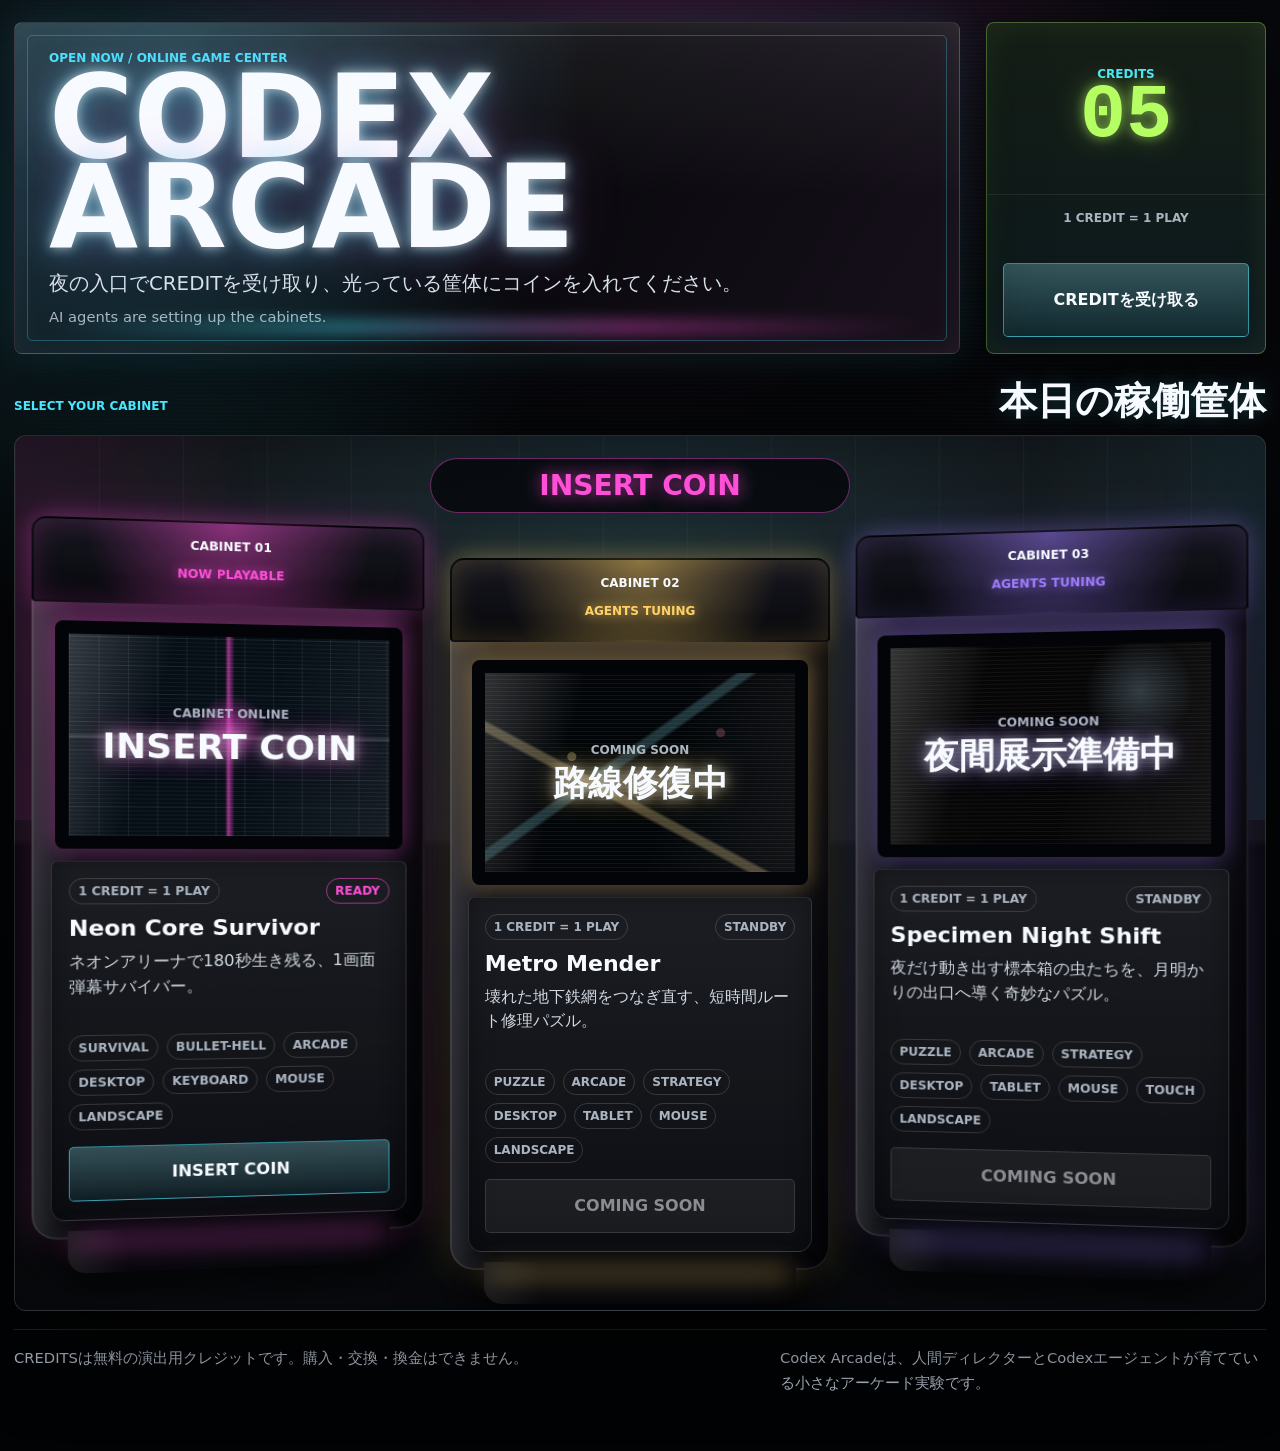
==== index.html @ cb096c50 "Revert "Fix official shell direction" This reverts commit 7b1f8981beafc05e31ba305e88a9e656b7f2b436." ====
<!doctype html>
<html lang="ja">
  <head>
    <meta charset="utf-8">
    <meta name="viewport" content="width=device-width, initial-scale=1">
    <title>Codex Arcade</title>
    <meta
      name="description"
      content="Codex Arcadeは、小さなWebゲームが並ぶオンラインゲーセンです。"
    >
    <link rel="stylesheet" href="styles.css">
  </head>
  <body>
    <div class="arcade-shell">
      <header class="arcade-header">
        <div class="sign-block" aria-label="Arcade sign">
          <p class="eyebrow">OPEN NOW / ONLINE GAME CENTER</p>
          <h1>Codex Arcade</h1>
          <p class="intro">
            夜の入口でCREDITを受け取り、光っている筐体にコインを入れてください。
          </p>
          <p class="agent-note">AI agents are setting up the cabinets.</p>
        </div>

        <section class="credit-panel" aria-label="Arcade credits">
          <div class="credit-display">
            <span>CREDITS</span>
            <strong id="creditCount">--</strong>
          </div>
          <div class="credit-rules">
            <span>1 CREDIT = 1 PLAY</span>
            <button id="freeCoinButton" type="button">CREDITを受け取る</button>
          </div>
        </section>
      </header>

      <main>
        <section class="cabinet-section" aria-labelledby="cabinetHeading">
          <div class="section-heading">
            <p class="eyebrow">SELECT YOUR CABINET</p>
            <h2 id="cabinetHeading">本日の稼働筐体</h2>
          </div>

          <div class="arcade-room" aria-label="Cabinet floor">
            <div class="wall-sign">INSERT COIN</div>
            <div id="cabinetGrid" class="cabinet-row" aria-live="polite"></div>
            <div class="floor-grid" aria-hidden="true"></div>
          </div>
        </section>

        <section class="arcade-note" aria-label="Credit policy">
          <p>
            CREDITSは無料の演出用クレジットです。購入・交換・換金はできません。
          </p>
          <p>
            Codex Arcadeは、人間ディレクターとCodexエージェントが育てている小さなアーケード実験です。
          </p>
        </section>
      </main>
    </div>

    <template id="cabinetCardTemplate">
      <article class="cabinet">
        <div class="cabinet-marquee">
          <span class="cabinet-number"></span>
          <span class="cabinet-status"></span>
        </div>

        <div class="cabinet-screen">
          <div class="screen-art" aria-hidden="true"></div>
          <div class="screen-overlay">
            <span class="screen-state"></span>
            <strong></strong>
          </div>
        </div>

        <div class="cabinet-control">
          <div class="cabinet-meta">
            <span class="cabinet-cost"></span>
            <span class="cabinet-signal"></span>
          </div>
          <h3></h3>
          <p class="cabinet-description"></p>
          <div class="tag-row"></div>
          <button class="play-button" type="button"></button>
        </div>
      </article>
    </template>

    <script src="arcade.js" defer></script>
  </body>
</html>
---- styles.css ----
:root {
  color-scheme: dark;
  --bg: #050506;
  --wall: #0b0d12;
  --wall-2: #15131a;
  --floor: #090b0f;
  --cabinet: #17151d;
  --cabinet-deep: #0b0d12;
  --text: #f7fbff;
  --muted: #aab4c1;
  --cyan: #47e7ff;
  --pink: #ff4fd8;
  --lime: #b6ff63;
  --amber: #ffd166;
  --violet: #9d7cff;
  --red: #ff5c7a;
}

* {
  box-sizing: border-box;
}

body {
  margin: 0;
  min-height: 100vh;
  background:
    radial-gradient(circle at 50% -8%, rgba(255, 79, 216, 0.18), transparent 34rem),
    radial-gradient(circle at 12% 16%, rgba(71, 231, 255, 0.14), transparent 26rem),
    linear-gradient(180deg, #07080c 0%, #020304 72%);
  color: var(--text);
  font-family:
    Inter, ui-sans-serif, system-ui, -apple-system, BlinkMacSystemFont, "Segoe UI",
    sans-serif;
}

body::before,
body::after {
  position: fixed;
  pointer-events: none;
  content: "";
}

body::before {
  inset: 0;
  background:
    linear-gradient(90deg, rgba(0, 0, 0, 0.72), transparent 18%, transparent 82%, rgba(0, 0, 0, 0.72)),
    repeating-linear-gradient(0deg, rgba(255, 255, 255, 0.035) 0 1px, transparent 1px 4px);
  mix-blend-mode: screen;
  opacity: 0.28;
}

body::after {
  right: 0;
  bottom: 0;
  left: 0;
  height: 42vh;
  background:
    linear-gradient(180deg, transparent, rgba(0, 0, 0, 0.44) 24%, rgba(0, 0, 0, 0.85)),
    repeating-linear-gradient(90deg, rgba(71, 231, 255, 0.2) 0 1px, transparent 1px 120px),
    repeating-linear-gradient(0deg, rgba(255, 255, 255, 0.12) 0 1px, transparent 1px 56px);
  transform: perspective(520px) rotateX(62deg);
  transform-origin: bottom;
  opacity: 0.22;
}

button {
  font: inherit;
}

.arcade-shell {
  position: relative;
  z-index: 1;
  width: min(1360px, calc(100% - 28px));
  margin: 0 auto;
  padding: 22px 0 38px;
}

.arcade-header {
  display: grid;
  grid-template-columns: minmax(0, 1fr) 280px;
  gap: 26px;
  align-items: stretch;
  min-height: 210px;
}

.sign-block {
  position: relative;
  display: grid;
  align-content: center;
  min-height: 210px;
  padding: 28px 34px;
  border: 1px solid rgba(255, 255, 255, 0.13);
  border-radius: 8px;
  background:
    linear-gradient(180deg, rgba(255, 255, 255, 0.08), transparent 52%),
    radial-gradient(circle at 16% 20%, rgba(71, 231, 255, 0.22), transparent 26rem),
    linear-gradient(120deg, #111720, #09090d 54%, #17101b);
  box-shadow:
    inset 0 0 36px rgba(255, 255, 255, 0.05),
    0 0 44px rgba(71, 231, 255, 0.12),
    0 30px 80px rgba(0, 0, 0, 0.5);
}

.sign-block::before {
  position: absolute;
  inset: 12px;
  border: 1px solid rgba(71, 231, 255, 0.28);
  border-radius: 5px;
  content: "";
}

.sign-block::after {
  position: absolute;
  right: 36px;
  bottom: 22px;
  left: 36px;
  height: 8px;
  border-radius: 999px;
  background: linear-gradient(90deg, transparent, var(--cyan), var(--pink), transparent);
  filter: blur(8px);
  opacity: 0.72;
  content: "";
}

.eyebrow,
.credit-display span,
.credit-rules span,
.cabinet-number,
.cabinet-status,
.cabinet-cost,
.cabinet-signal,
.tag,
.screen-overlay span {
  font-size: 0.75rem;
  font-weight: 900;
  letter-spacing: 0;
  text-transform: uppercase;
}

.eyebrow {
  margin: 0 0 8px;
  color: var(--cyan);
}

h1,
h2,
h3,
p {
  margin-top: 0;
}

h1 {
  margin: 0 0 14px;
  font-size: clamp(3.8rem, 9vw, 8.4rem);
  line-height: 0.78;
  text-transform: uppercase;
  text-shadow:
    0 0 12px rgba(247, 251, 255, 0.62),
    0 0 28px rgba(71, 231, 255, 0.45),
    0 0 58px rgba(255, 79, 216, 0.3);
}

.intro {
  max-width: 780px;
  margin-bottom: 8px;
  color: #d7e0ea;
  font-size: clamp(1rem, 1.55vw, 1.25rem);
  line-height: 1.7;
}

.agent-note {
  margin-bottom: 0;
  color: var(--muted);
  font-size: 0.92rem;
}

.credit-panel {
  display: grid;
  align-content: stretch;
  border: 1px solid rgba(182, 255, 99, 0.34);
  border-radius: 8px;
  background:
    linear-gradient(180deg, rgba(182, 255, 99, 0.08), rgba(71, 231, 255, 0.06)),
    #080b0f;
  box-shadow:
    inset 0 0 32px rgba(182, 255, 99, 0.08),
    0 24px 70px rgba(0, 0, 0, 0.42);
}

.credit-display {
  display: grid;
  align-content: center;
  justify-items: center;
  min-height: 118px;
  padding: 18px;
  border-bottom: 1px solid rgba(255, 255, 255, 0.08);
}

.credit-display span {
  color: var(--cyan);
}

.credit-display strong {
  color: var(--lime);
  font-family: ui-monospace, SFMono-Regular, Menlo, Consolas, monospace;
  font-size: 4.8rem;
  line-height: 0.9;
  text-shadow:
    0 0 12px rgba(182, 255, 99, 0.6),
    0 0 30px rgba(182, 255, 99, 0.35);
}

.credit-rules {
  display: grid;
  gap: 12px;
  padding: 16px;
}

.credit-rules span {
  color: var(--muted);
  text-align: center;
}

.credit-rules button,
.play-button {
  min-height: 48px;
  border: 1px solid rgba(71, 231, 255, 0.54);
  border-radius: 5px;
  background:
    linear-gradient(180deg, rgba(255, 255, 255, 0.12), transparent),
    linear-gradient(180deg, rgba(71, 231, 255, 0.18), rgba(71, 231, 255, 0.08));
  color: var(--text);
  cursor: pointer;
  font-weight: 900;
}

.credit-rules button:hover,
.play-button:hover:not(:disabled) {
  border-color: rgba(182, 255, 99, 0.78);
  box-shadow: 0 0 20px rgba(71, 231, 255, 0.2);
}

.cabinet-section {
  margin-top: 28px;
}

.section-heading {
  position: relative;
  z-index: 2;
  display: flex;
  align-items: end;
  justify-content: space-between;
  gap: 20px;
  margin-bottom: 14px;
}

h2 {
  margin-bottom: 0;
  font-size: clamp(1.7rem, 3vw, 3.1rem);
  line-height: 1;
  text-shadow: 0 0 18px rgba(71, 231, 255, 0.22);
}

.arcade-room {
  position: relative;
  overflow: hidden;
  min-height: 700px;
  padding: 58px 26px 58px;
  border: 1px solid rgba(255, 255, 255, 0.12);
  border-radius: 12px;
  background:
    radial-gradient(circle at 50% 20%, rgba(71, 231, 255, 0.12), transparent 34rem),
    linear-gradient(180deg, rgba(255, 255, 255, 0.04), transparent 32%),
    linear-gradient(180deg, var(--wall), var(--wall-2) 46%, #06070a 47%, var(--floor));
  box-shadow:
    inset 0 0 80px rgba(0, 0, 0, 0.42),
    0 34px 90px rgba(0, 0, 0, 0.48);
}

.arcade-room::before {
  position: absolute;
  top: 0;
  right: 0;
  left: 0;
  height: 44%;
  background:
    linear-gradient(90deg, rgba(255, 79, 216, 0.12), transparent 20%, transparent 80%, rgba(71, 231, 255, 0.12)),
    repeating-linear-gradient(90deg, rgba(255, 255, 255, 0.045) 0 1px, transparent 1px 84px);
  opacity: 0.7;
  content: "";
}

.wall-sign {
  position: absolute;
  top: 22px;
  left: 50%;
  z-index: 2;
  width: min(420px, 70%);
  padding: 10px 20px;
  border: 1px solid rgba(255, 79, 216, 0.42);
  border-radius: 999px;
  background: rgba(5, 6, 9, 0.78);
  color: var(--pink);
  font-size: clamp(1rem, 2.2vw, 1.8rem);
  font-weight: 900;
  text-align: center;
  text-shadow: 0 0 18px rgba(255, 79, 216, 0.72);
  transform: translateX(-50%);
}

.floor-grid {
  position: absolute;
  right: -8%;
  bottom: -18%;
  left: -8%;
  height: 45%;
  background:
    linear-gradient(180deg, transparent, rgba(0, 0, 0, 0.5)),
    repeating-linear-gradient(90deg, rgba(71, 231, 255, 0.25) 0 1px, transparent 1px 78px),
    repeating-linear-gradient(0deg, rgba(255, 255, 255, 0.15) 0 1px, transparent 1px 44px);
  opacity: 0.28;
  transform: perspective(460px) rotateX(62deg);
  transform-origin: bottom;
}

.cabinet-row {
  position: relative;
  z-index: 3;
  display: grid;
  grid-template-columns: repeat(3, minmax(0, 1fr));
  gap: clamp(16px, 2.2vw, 32px);
  align-items: end;
  min-height: 570px;
  padding-top: 46px;
  perspective: 1300px;
}

.cabinet {
  --accent: var(--cyan);
  position: relative;
  display: grid;
  grid-template-rows: auto auto 1fr;
  min-height: 565px;
  overflow: visible;
  border: 0;
  border-radius: 14px 14px 24px 24px;
  background:
    linear-gradient(90deg, rgba(255, 255, 255, 0.11), transparent 12%, transparent 88%, rgba(0, 0, 0, 0.35)),
    linear-gradient(180deg, color-mix(in srgb, var(--accent), #17151d 82%), #101018 56%, #07080d);
  box-shadow:
    inset 0 0 0 2px rgba(255, 255, 255, 0.08),
    inset 10px 0 18px rgba(255, 255, 255, 0.05),
    inset -16px 0 28px rgba(0, 0, 0, 0.45),
    0 34px 52px rgba(0, 0, 0, 0.58),
    0 0 38px color-mix(in srgb, var(--accent), transparent 76%);
  transform: translateY(0) rotateX(0.5deg);
}

.cabinet:nth-child(1) {
  transform: translateY(-18px) rotateY(7deg);
}

.cabinet:nth-child(2) {
  transform: translateY(18px);
}

.cabinet:nth-child(3) {
  transform: translateY(-10px) rotateY(-7deg);
}

.cabinet::before {
  position: absolute;
  right: 9%;
  bottom: -34px;
  left: 9%;
  height: 42px;
  border-radius: 0 0 18px 18px;
  background:
    linear-gradient(90deg, rgba(255, 255, 255, 0.08), transparent 18%, transparent 82%, rgba(0, 0, 0, 0.35)),
    #06070b;
  box-shadow: 0 18px 28px rgba(0, 0, 0, 0.52);
  content: "";
}

.cabinet::after {
  position: absolute;
  right: 10%;
  bottom: -8px;
  left: 10%;
  height: 10px;
  border-radius: 999px;
  background: color-mix(in srgb, var(--accent), transparent 34%);
  filter: blur(12px);
  opacity: 0.75;
  content: "";
}

.cabinet.neon-core-survivor {
  --accent: var(--pink);
}

.cabinet.metro-mender {
  --accent: var(--amber);
}

.cabinet.specimen-night-shift {
  --accent: var(--violet);
}

.cabinet-marquee {
  display: grid;
  grid-template-columns: 1fr;
  gap: 6px;
  min-height: 84px;
  padding: 16px 18px 14px;
  border: 2px solid rgba(0, 0, 0, 0.36);
  border-radius: 14px 14px 4px 4px;
  background:
    radial-gradient(circle at 50% 0%, color-mix(in srgb, var(--accent), transparent 54%), transparent 68%),
    linear-gradient(180deg, #171720, #07080c);
  text-align: center;
  box-shadow:
    inset 0 0 28px color-mix(in srgb, var(--accent), transparent 82%),
    0 0 22px color-mix(in srgb, var(--accent), transparent 78%);
}

.cabinet-number {
  color: var(--text);
}

.cabinet-status {
  color: var(--accent);
  text-shadow: 0 0 12px color-mix(in srgb, var(--accent), transparent 30%);
}

.cabinet-screen {
  position: relative;
  min-height: 225px;
  margin: 18px 22px 12px;
  overflow: hidden;
  border: 13px solid #030408;
  border-radius: 8px;
  background: #010204;
  box-shadow:
    inset 0 0 44px rgba(0, 0, 0, 0.9),
    0 0 22px color-mix(in srgb, var(--accent), transparent 65%);
}

.cabinet-screen::after {
  position: absolute;
  inset: 0;
  background:
    linear-gradient(105deg, rgba(255, 255, 255, 0.18), transparent 28%, transparent 58%, rgba(255, 255, 255, 0.06)),
    repeating-linear-gradient(0deg, rgba(255, 255, 255, 0.05) 0 1px, transparent 1px 4px);
  pointer-events: none;
  content: "";
}

.screen-art {
  position: absolute;
  inset: 0;
  background:
    radial-gradient(circle at 50% 46%, color-mix(in srgb, var(--accent), transparent 42%), transparent 18%),
    linear-gradient(90deg, transparent 48%, color-mix(in srgb, var(--accent), transparent 35%) 49%, transparent 51%),
    linear-gradient(0deg, transparent 48%, rgba(255, 255, 255, 0.18) 49%, transparent 51%),
    repeating-linear-gradient(90deg, rgba(255, 255, 255, 0.08) 0 1px, transparent 1px 28px),
    repeating-linear-gradient(0deg, rgba(255, 255, 255, 0.06) 0 1px, transparent 1px 28px),
    #071019;
  opacity: 0.9;
}

.metro-mender .screen-art {
  background:
    linear-gradient(28deg, transparent 38%, rgba(255, 209, 102, 0.95) 39%, rgba(255, 209, 102, 0.95) 41%, transparent 42%),
    linear-gradient(145deg, transparent 42%, rgba(71, 231, 255, 0.72) 43%, rgba(71, 231, 255, 0.72) 45%, transparent 46%),
    radial-gradient(circle at 28% 42%, #ffd166 0 4px, transparent 5px),
    radial-gradient(circle at 62% 56%, #47e7ff 0 4px, transparent 5px),
    radial-gradient(circle at 76% 30%, #ff5c7a 0 4px, transparent 5px),
    #071019;
  opacity: 0.5;
}

.specimen-night-shift .screen-art {
  background:
    radial-gradient(circle at 78% 24%, rgba(145, 214, 255, 0.78), transparent 18%),
    radial-gradient(circle at 30% 50%, rgba(255, 209, 102, 0.5), transparent 4px),
    radial-gradient(circle at 45% 62%, rgba(255, 209, 102, 0.42), transparent 3px),
    radial-gradient(circle at 62% 44%, rgba(255, 209, 102, 0.38), transparent 3px),
    linear-gradient(90deg, rgba(255, 255, 255, 0.04), transparent 30%),
    #15100c;
  opacity: 0.52;
}

.concept .screen-art {
  filter: grayscale(0.45);
  opacity: 0.32;
}

.screen-overlay {
  position: absolute;
  inset: 0;
  display: grid;
  align-content: center;
  justify-items: center;
  gap: 8px;
  padding: 18px;
  text-align: center;
}

.screen-overlay span {
  color: var(--muted);
}

.screen-overlay strong {
  color: var(--text);
  font-size: clamp(1.3rem, 2.7vw, 2.2rem);
  line-height: 1.05;
  text-shadow:
    0 0 12px rgba(247, 251, 255, 0.55),
    0 0 24px color-mix(in srgb, var(--accent), transparent 35%);
}

.cabinet-control {
  position: relative;
  margin: 0 18px 18px;
  padding: 16px 16px 18px;
  border: 1px solid rgba(255, 255, 255, 0.11);
  border-radius: 6px 6px 14px 14px;
  background:
    linear-gradient(180deg, rgba(255, 255, 255, 0.07), transparent),
    #0b0d12;
  box-shadow: inset 0 0 24px rgba(0, 0, 0, 0.35);
}

.cabinet-meta,
.tag-row {
  display: flex;
  flex-wrap: wrap;
  gap: 8px;
}

.cabinet-meta {
  justify-content: space-between;
  margin-bottom: 12px;
}

.cabinet-cost,
.cabinet-signal,
.tag {
  border: 1px solid rgba(255, 255, 255, 0.15);
  border-radius: 999px;
  padding: 5px 8px;
  color: var(--muted);
}

.cabinet-signal.ready {
  border-color: color-mix(in srgb, var(--accent), transparent 45%);
  color: var(--accent);
}

h3 {
  margin-bottom: 8px;
  font-size: 1.38rem;
  line-height: 1.12;
}

.cabinet-description {
  min-height: 70px;
  margin-bottom: 14px;
  color: #d1d8e2;
  line-height: 1.55;
}

.tag-row {
  min-height: 58px;
  margin-bottom: 16px;
}

.play-button {
  width: 100%;
  min-height: 54px;
}

.play-button.ready {
  border-color: rgba(182, 255, 99, 0.74);
  background:
    linear-gradient(180deg, rgba(255, 255, 255, 0.13), transparent),
    linear-gradient(180deg, rgba(182, 255, 99, 0.26), rgba(71, 231, 255, 0.08));
  color: var(--lime);
  text-shadow: 0 0 12px rgba(182, 255, 99, 0.45);
}

.play-button:disabled {
  border-color: rgba(255, 255, 255, 0.12);
  background: rgba(255, 255, 255, 0.06);
  color: rgba(247, 251, 255, 0.5);
  cursor: not-allowed;
}

.arcade-note {
  display: grid;
  grid-template-columns: minmax(0, 1fr) minmax(260px, 0.65fr);
  gap: 18px;
  margin: 18px 0 18px;
  padding: 15px 0 0;
  border-top: 1px solid rgba(255, 255, 255, 0.12);
  color: var(--muted);
  font-size: 0.92rem;
  line-height: 1.7;
}

.arcade-note p {
  margin-bottom: 0;
}

@media (max-width: 1080px) {
  .arcade-header,
  .arcade-note {
    grid-template-columns: 1fr;
  }

  .credit-panel {
    max-width: 420px;
  }

  .cabinet-row {
    grid-template-columns: 1fr;
    max-width: 520px;
    margin: 0 auto;
  }

  .cabinet,
  .cabinet:nth-child(1),
  .cabinet:nth-child(2),
  .cabinet:nth-child(3) {
    transform: none;
  }

  .arcade-room {
    padding-right: 18px;
    padding-left: 18px;
  }
}

@media (max-width: 620px) {
  .arcade-shell {
    width: min(100% - 18px, 1360px);
    padding-top: 12px;
  }

  .arcade-header {
    min-height: auto;
  }

  .sign-block {
    min-height: 190px;
    padding: 24px 20px;
  }

  h1 {
    font-size: clamp(3rem, 17vw, 5.5rem);
  }

  .section-heading {
    display: block;
  }

  .arcade-room {
    min-height: auto;
    padding-top: 72px;
  }

  .wall-sign {
    width: calc(100% - 36px);
  }

  .cabinet-screen {
    min-height: 205px;
  }
}
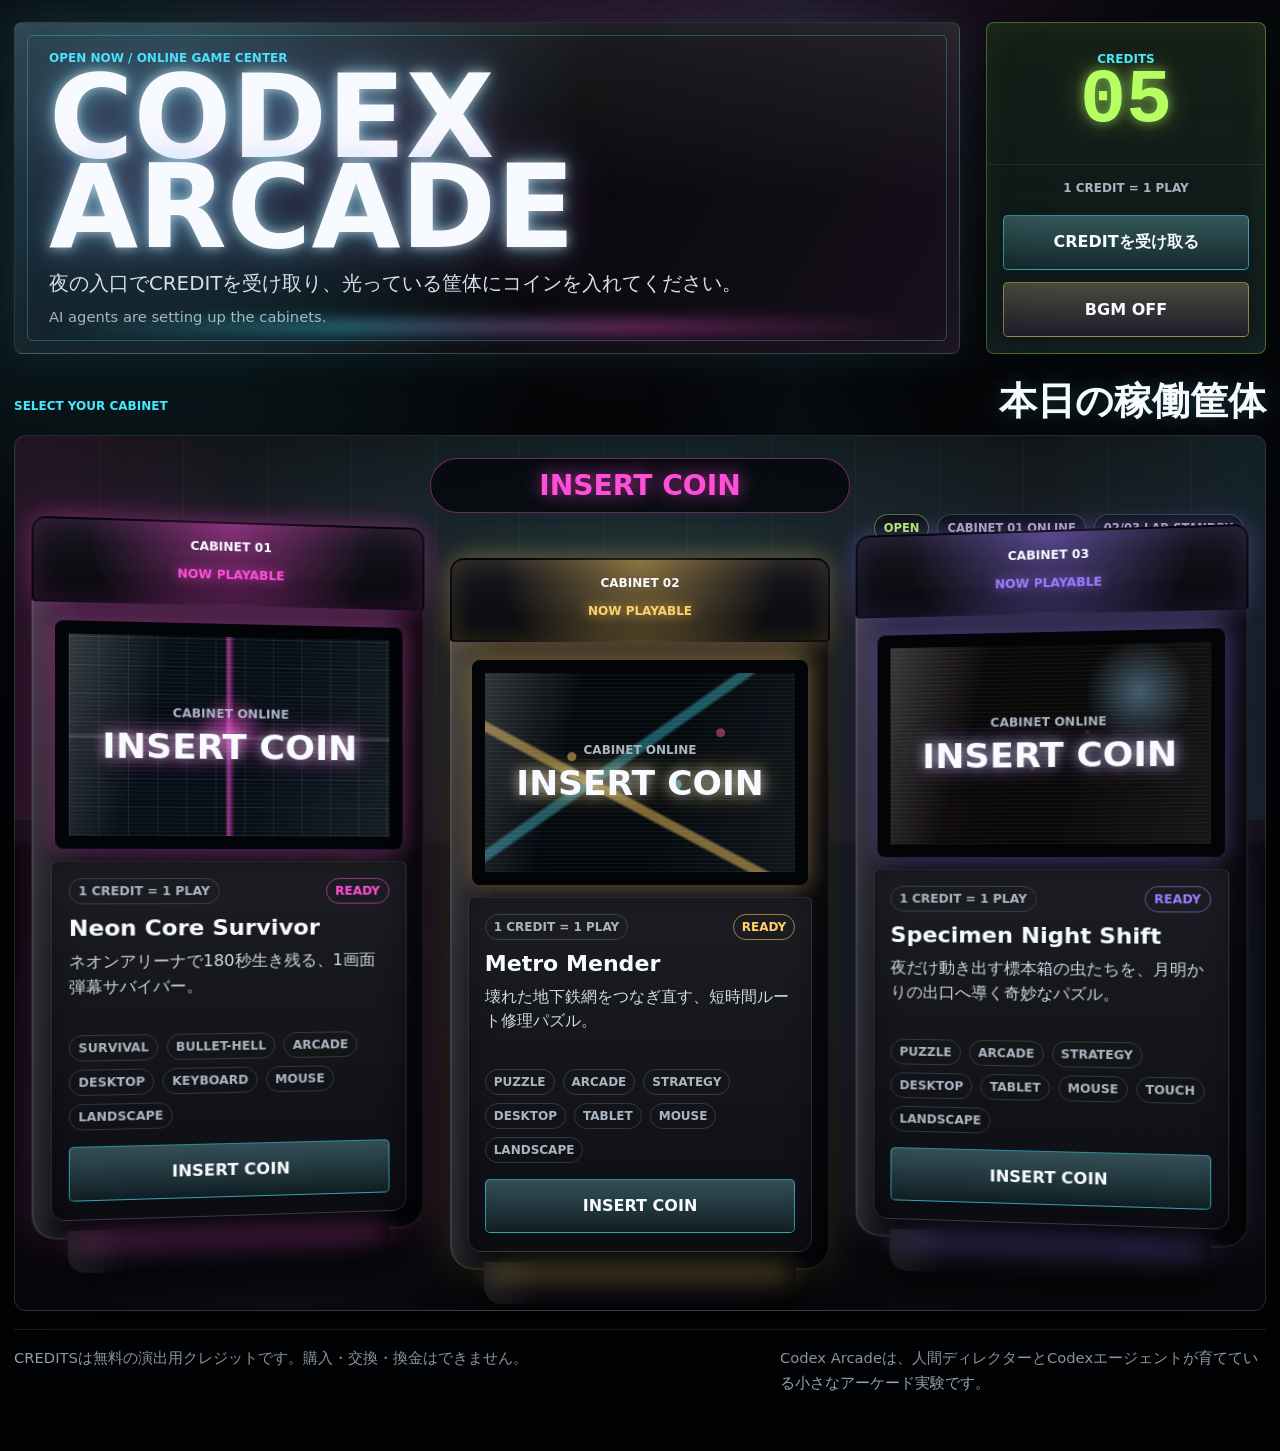
==== commit cc753d98: "Record flagship direction and arcade ambience" ====
--- a/index.html
+++ b/index.html
@@ -11,6 +11,11 @@
     <link rel="stylesheet" href="styles.css">
   </head>
   <body>
+    <div class="ambient-layer" aria-hidden="true">
+      <div class="light-sweep"></div>
+      <div class="coin-sparks"></div>
+    </div>
+
     <div class="arcade-shell">
       <header class="arcade-header">
         <div class="sign-block" aria-label="Arcade sign">
@@ -30,6 +35,7 @@
           <div class="credit-rules">
             <span>1 CREDIT = 1 PLAY</span>
             <button id="freeCoinButton" type="button">CREDITを受け取る</button>
+            <button id="soundButton" class="sound-button" type="button" aria-pressed="false">BGM OFF</button>
           </div>
         </section>
       </header>
@@ -43,6 +49,11 @@
 
           <div class="arcade-room" aria-label="Cabinet floor">
             <div class="wall-sign">INSERT COIN</div>
+            <div class="room-status" aria-hidden="true">
+              <span>OPEN</span>
+              <span>CABINET 01 ONLINE</span>
+              <span>02/03 LAB STANDBY</span>
+            </div>
             <div id="cabinetGrid" class="cabinet-row" aria-live="polite"></div>
             <div class="floor-grid" aria-hidden="true"></div>
           </div>
--- a/styles.css
+++ b/styles.css
@@ -33,6 +33,10 @@
     sans-serif;
 }
 
+body.is-awake {
+  --room-wake: 1;
+}
+
 body::before,
 body::after {
   position: fixed;
@@ -61,6 +65,117 @@
   transform: perspective(520px) rotateX(62deg);
   transform-origin: bottom;
   opacity: 0.22;
+}
+
+@keyframes signFlicker {
+  0%,
+  18%,
+  20%,
+  100% {
+    opacity: 1;
+    filter: saturate(1.04);
+  }
+
+  19% {
+    opacity: 0.7;
+    filter: saturate(0.75);
+  }
+}
+
+@keyframes sweepMove {
+  from {
+    transform: translateX(-130%) skewX(-18deg);
+  }
+
+  to {
+    transform: translateX(130%) skewX(-18deg);
+  }
+}
+
+@keyframes cabinetHum {
+  0%,
+  100% {
+    filter: brightness(1);
+  }
+
+  50% {
+    filter: brightness(1.18);
+  }
+}
+
+@keyframes screenDrift {
+  from {
+    background-position: 0 0, 0 0, 0 0, 0 0, 0 0, 0 0;
+  }
+
+  to {
+    background-position: 34px 0, -22px 16px, 0 0, 18px 0, 0 18px, 0 0;
+  }
+}
+
+@keyframes insertPulse {
+  0%,
+  100% {
+    box-shadow: 0 0 10px rgba(255, 79, 216, 0.25);
+  }
+
+  50% {
+    box-shadow: 0 0 28px rgba(255, 79, 216, 0.62);
+  }
+}
+
+@keyframes coinFlash {
+  0% {
+    opacity: 0;
+    transform: translateY(8px) scale(0.96);
+  }
+
+  18% {
+    opacity: 1;
+    transform: translateY(0) scale(1);
+  }
+
+  100% {
+    opacity: 0;
+    transform: translateY(-22px) scale(1.04);
+  }
+}
+
+.ambient-layer {
+  position: fixed;
+  inset: 0;
+  z-index: 0;
+  overflow: hidden;
+  pointer-events: none;
+}
+
+.light-sweep {
+  position: absolute;
+  top: 0;
+  bottom: 0;
+  left: 50%;
+  width: 24vw;
+  background: linear-gradient(90deg, transparent, rgba(71, 231, 255, 0.08), transparent);
+  animation: sweepMove 8s linear infinite;
+  opacity: 0.55;
+}
+
+.coin-sparks {
+  position: absolute;
+  top: 84px;
+  right: 11vw;
+  width: 90px;
+  height: 90px;
+  border-radius: 999px;
+  background:
+    radial-gradient(circle at 30% 40%, rgba(255, 209, 102, 0.9) 0 2px, transparent 3px),
+    radial-gradient(circle at 72% 24%, rgba(182, 255, 99, 0.9) 0 2px, transparent 3px),
+    radial-gradient(circle at 58% 72%, rgba(71, 231, 255, 0.9) 0 2px, transparent 3px);
+  opacity: 0;
+}
+
+body.coin-inserted .coin-sparks {
+  animation: coinFlash 900ms ease-out;
 }
 
 button {
@@ -99,6 +214,7 @@
     inset 0 0 36px rgba(255, 255, 255, 0.05),
     0 0 44px rgba(71, 231, 255, 0.12),
     0 30px 80px rgba(0, 0, 0, 0.5);
+  animation: signFlicker 7.5s linear infinite;
 }
 
 .sign-block::before {
@@ -240,6 +356,18 @@
   box-shadow: 0 0 20px rgba(71, 231, 255, 0.2);
 }
 
+.sound-button {
+  border-color: rgba(255, 209, 102, 0.48) !important;
+  background:
+    linear-gradient(180deg, rgba(255, 255, 255, 0.1), transparent),
+    linear-gradient(180deg, rgba(255, 209, 102, 0.16), rgba(255, 79, 216, 0.08)) !important;
+}
+
+.sound-button.is-on {
+  color: var(--amber);
+  text-shadow: 0 0 12px rgba(255, 209, 102, 0.5);
+}
+
 .cabinet-section {
   margin-top: 28px;
 }
@@ -287,6 +415,16 @@
     linear-gradient(90deg, rgba(255, 79, 216, 0.12), transparent 20%, transparent 80%, rgba(71, 231, 255, 0.12)),
     repeating-linear-gradient(90deg, rgba(255, 255, 255, 0.045) 0 1px, transparent 1px 84px);
   opacity: 0.7;
+  content: "";
+}
+
+.arcade-room::after {
+  position: absolute;
+  inset: 0;
+  background:
+    radial-gradient(circle at 18% 76%, rgba(255, 79, 216, calc(0.12 + var(--room-wake, 0) * 0.1)), transparent 18rem),
+    radial-gradient(circle at 82% 68%, rgba(71, 231, 255, calc(0.12 + var(--room-wake, 0) * 0.1)), transparent 18rem);
+  opacity: 0.85;
   content: "";
 }
 
@@ -306,6 +444,35 @@
   text-align: center;
   text-shadow: 0 0 18px rgba(255, 79, 216, 0.72);
   transform: translateX(-50%);
+  animation: insertPulse 1.7s ease-in-out infinite;
+}
+
+.room-status {
+  position: absolute;
+  top: 78px;
+  right: 22px;
+  z-index: 2;
+  display: flex;
+  flex-wrap: wrap;
+  justify-content: flex-end;
+  gap: 8px;
+  max-width: 520px;
+}
+
+.room-status span {
+  border: 1px solid rgba(71, 231, 255, 0.28);
+  border-radius: 999px;
+  background: rgba(5, 6, 9, 0.68);
+  color: var(--muted);
+  font-size: 0.72rem;
+  font-weight: 900;
+  padding: 6px 9px;
+  text-transform: uppercase;
+}
+
+.room-status span:first-child {
+  border-color: rgba(182, 255, 99, 0.42);
+  color: var(--lime);
 }
 
 .floor-grid {
@@ -397,6 +564,7 @@
 
 .cabinet.neon-core-survivor {
   --accent: var(--pink);
+  animation: cabinetHum 2.8s ease-in-out infinite;
 }
 
 .cabinet.metro-mender {
@@ -467,6 +635,7 @@
     repeating-linear-gradient(0deg, rgba(255, 255, 255, 0.06) 0 1px, transparent 1px 28px),
     #071019;
   opacity: 0.9;
+  animation: screenDrift 9s linear infinite;
 }
 
 .metro-mender .screen-art {
@@ -496,6 +665,10 @@
   opacity: 0.32;
 }
 
+.cabinet:not(.neon-core-survivor) .screen-art {
+  animation-duration: 14s;
+}
+
 .screen-overlay {
   position: absolute;
   inset: 0;
@@ -588,6 +761,17 @@
     linear-gradient(180deg, rgba(182, 255, 99, 0.26), rgba(71, 231, 255, 0.08));
   color: var(--lime);
   text-shadow: 0 0 12px rgba(182, 255, 99, 0.45);
+}
+
+.cabinet.credit-ready {
+  animation: cabinetHum 900ms ease-in-out 2;
+}
+
+.cabinet.credit-ready .cabinet-screen {
+  box-shadow:
+    inset 0 0 44px rgba(0, 0, 0, 0.9),
+    0 0 34px color-mix(in srgb, var(--accent), transparent 42%),
+    0 0 80px color-mix(in srgb, var(--accent), transparent 72%);
 }
 
 .play-button:disabled {
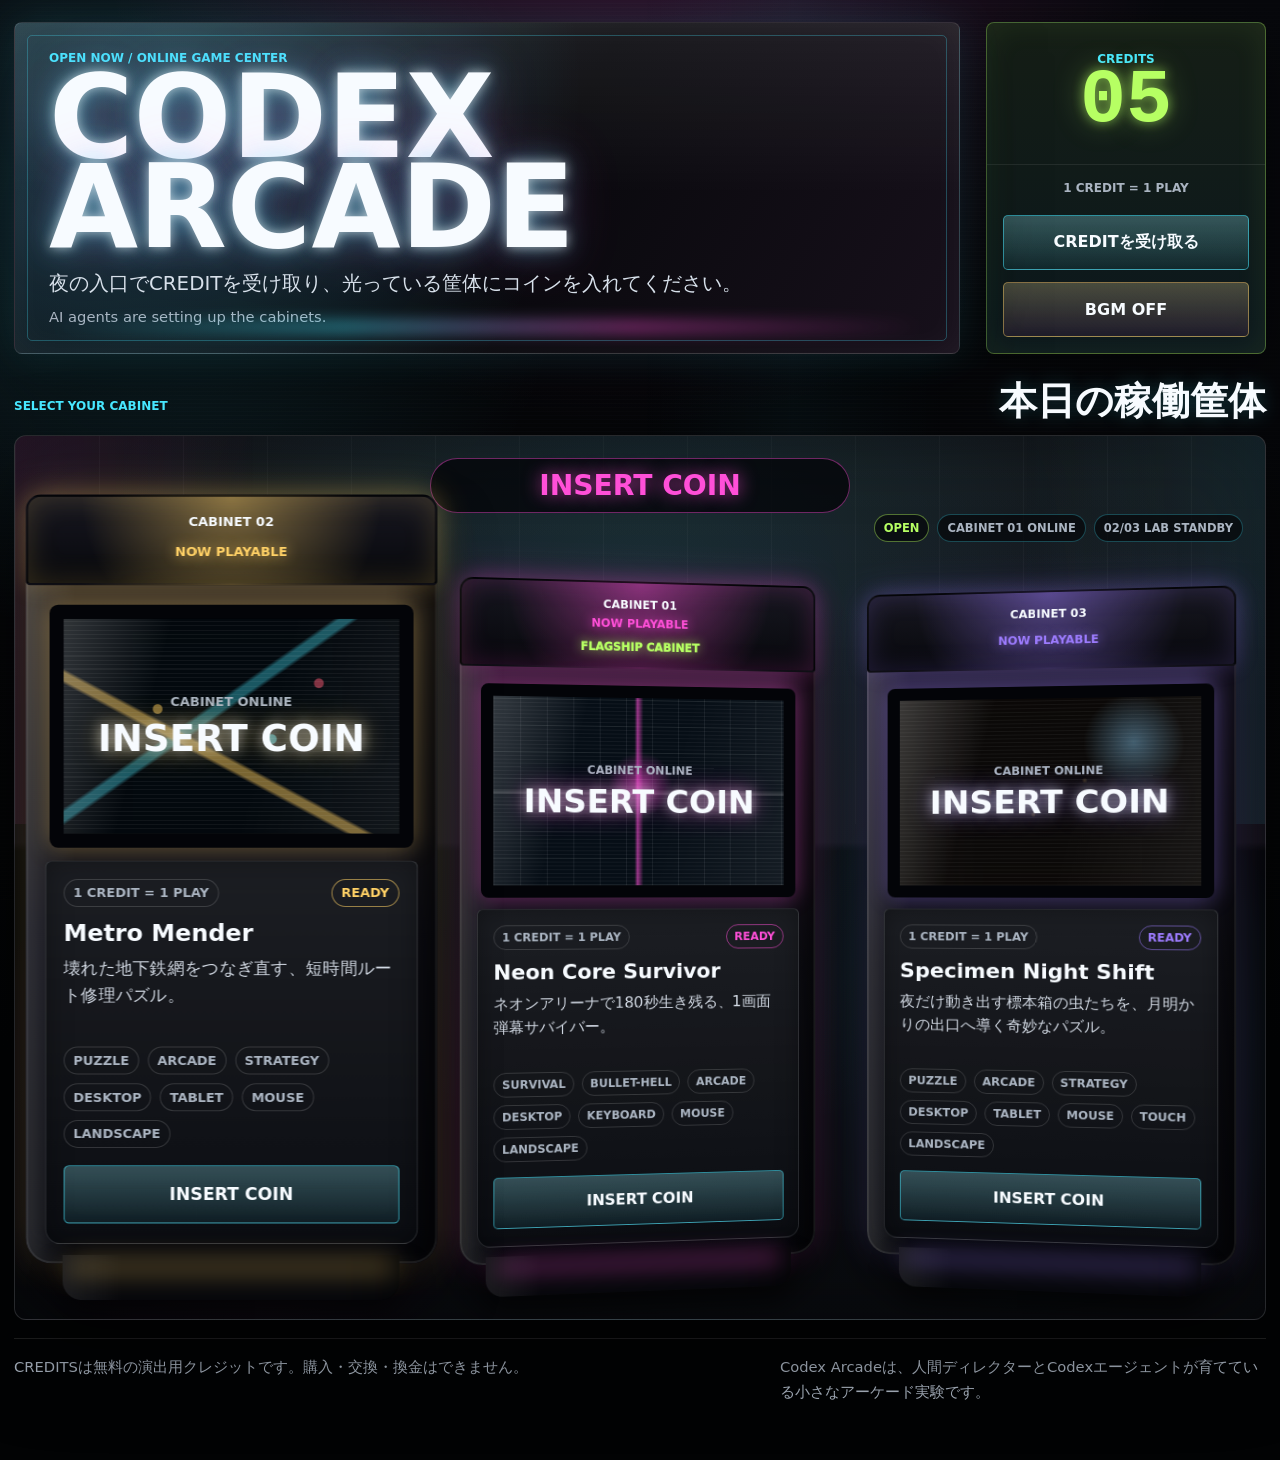
==== commit 929d189b: "Tune arcade top ambience from QA" ====
--- a/index.html
+++ b/index.html
@@ -14,6 +14,7 @@
     <div class="ambient-layer" aria-hidden="true">
       <div class="light-sweep"></div>
       <div class="coin-sparks"></div>
+      <div id="coinToast" class="coin-toast">CREDIT READY</div>
     </div>
 
     <div class="arcade-shell">
--- a/styles.css
+++ b/styles.css
@@ -69,16 +69,35 @@
 
 @keyframes signFlicker {
   0%,
-  18%,
-  20%,
+  5%,
+  7%,
+  9%,
+  13%,
+  47%,
+  49%,
+  52%,
+  87%,
   100% {
     opacity: 1;
-    filter: saturate(1.04);
-  }
-
-  19% {
-    opacity: 0.7;
-    filter: saturate(0.75);
+    filter: brightness(1) saturate(1.08);
+  }
+
+  6%,
+  8%,
+  48%,
+  51% {
+    opacity: 0.48;
+    filter: brightness(0.56) saturate(0.72);
+  }
+
+  50% {
+    opacity: 0.12;
+    filter: brightness(0.3) saturate(0.45);
+  }
+
+  88% {
+    opacity: 0.82;
+    filter: brightness(1.28) saturate(1.3);
   }
 }
 
@@ -139,6 +158,45 @@
     opacity: 0;
     transform: translateY(-22px) scale(1.04);
   }
+}
+
+@keyframes coinToastPop {
+  0% {
+    opacity: 0;
+    transform: translate(-50%, 16px) scale(0.92);
+  }
+
+  14%,
+  72% {
+    opacity: 1;
+    transform: translate(-50%, 0) scale(1);
+  }
+
+  100% {
+    opacity: 0;
+    transform: translate(-50%, -18px) scale(1.04);
+  }
+}
+
+.coin-toast {
+  position: absolute;
+  top: 44%;
+  left: 50%;
+  z-index: 5;
+  border: 1px solid rgba(182, 255, 99, 0.65);
+  border-radius: 999px;
+  background: rgba(5, 6, 9, 0.78);
+  color: var(--lime);
+  font-size: clamp(1rem, 2.4vw, 2rem);
+  font-weight: 1000;
+  padding: 12px 24px;
+  text-shadow: 0 0 18px rgba(182, 255, 99, 0.8);
+  transform: translate(-50%, 16px) scale(0.92);
+  opacity: 0;
+}
+
+body.coin-inserted .coin-toast {
+  animation: coinToastPop 900ms ease-out;
 }
 
 .ambient-layer {
@@ -214,7 +272,7 @@
     inset 0 0 36px rgba(255, 255, 255, 0.05),
     0 0 44px rgba(71, 231, 255, 0.12),
     0 30px 80px rgba(0, 0, 0, 0.5);
-  animation: signFlicker 7.5s linear infinite;
+  animation: signFlicker 4.8s steps(1, end) infinite;
 }
 
 .sign-block::before {
@@ -524,15 +582,15 @@
 }
 
 .cabinet:nth-child(1) {
-  transform: translateY(-18px) rotateY(7deg);
+  transform: translateY(20px) rotateY(7deg) scale(0.94);
 }
 
 .cabinet:nth-child(2) {
-  transform: translateY(18px);
+  transform: translateY(-26px) scale(1.08);
 }
 
 .cabinet:nth-child(3) {
-  transform: translateY(-10px) rotateY(-7deg);
+  transform: translateY(20px) rotateY(-7deg) scale(0.94);
 }
 
 .cabinet::before {
@@ -564,15 +622,36 @@
 
 .cabinet.neon-core-survivor {
   --accent: var(--pink);
+  grid-column: 2;
+  grid-row: 1;
   animation: cabinetHum 2.8s ease-in-out infinite;
 }
 
 .cabinet.metro-mender {
   --accent: var(--amber);
+  grid-column: 1;
+  grid-row: 1;
 }
 
 .cabinet.specimen-night-shift {
   --accent: var(--violet);
+  grid-column: 3;
+  grid-row: 1;
+}
+
+.cabinet.neon-core-survivor::before {
+  right: 7%;
+  left: 7%;
+}
+
+.cabinet.neon-core-survivor .cabinet-marquee::after {
+  display: block;
+  margin-top: 5px;
+  color: var(--lime);
+  font-size: 0.74rem;
+  font-weight: 1000;
+  text-shadow: 0 0 12px rgba(182, 255, 99, 0.75);
+  content: "FLAGSHIP CABINET";
 }
 
 .cabinet-marquee {
@@ -774,6 +853,10 @@
     0 0 80px color-mix(in srgb, var(--accent), transparent 72%);
 }
 
+.cabinet.credit-ready .screen-overlay strong {
+  animation: signFlicker 900ms steps(1, end) 1;
+}
+
 .play-button:disabled {
   border-color: rgba(255, 255, 255, 0.12);
   background: rgba(255, 255, 255, 0.06);
@@ -817,6 +900,8 @@
   .cabinet:nth-child(1),
   .cabinet:nth-child(2),
   .cabinet:nth-child(3) {
+    grid-column: auto;
+    grid-row: auto;
     transform: none;
   }
 
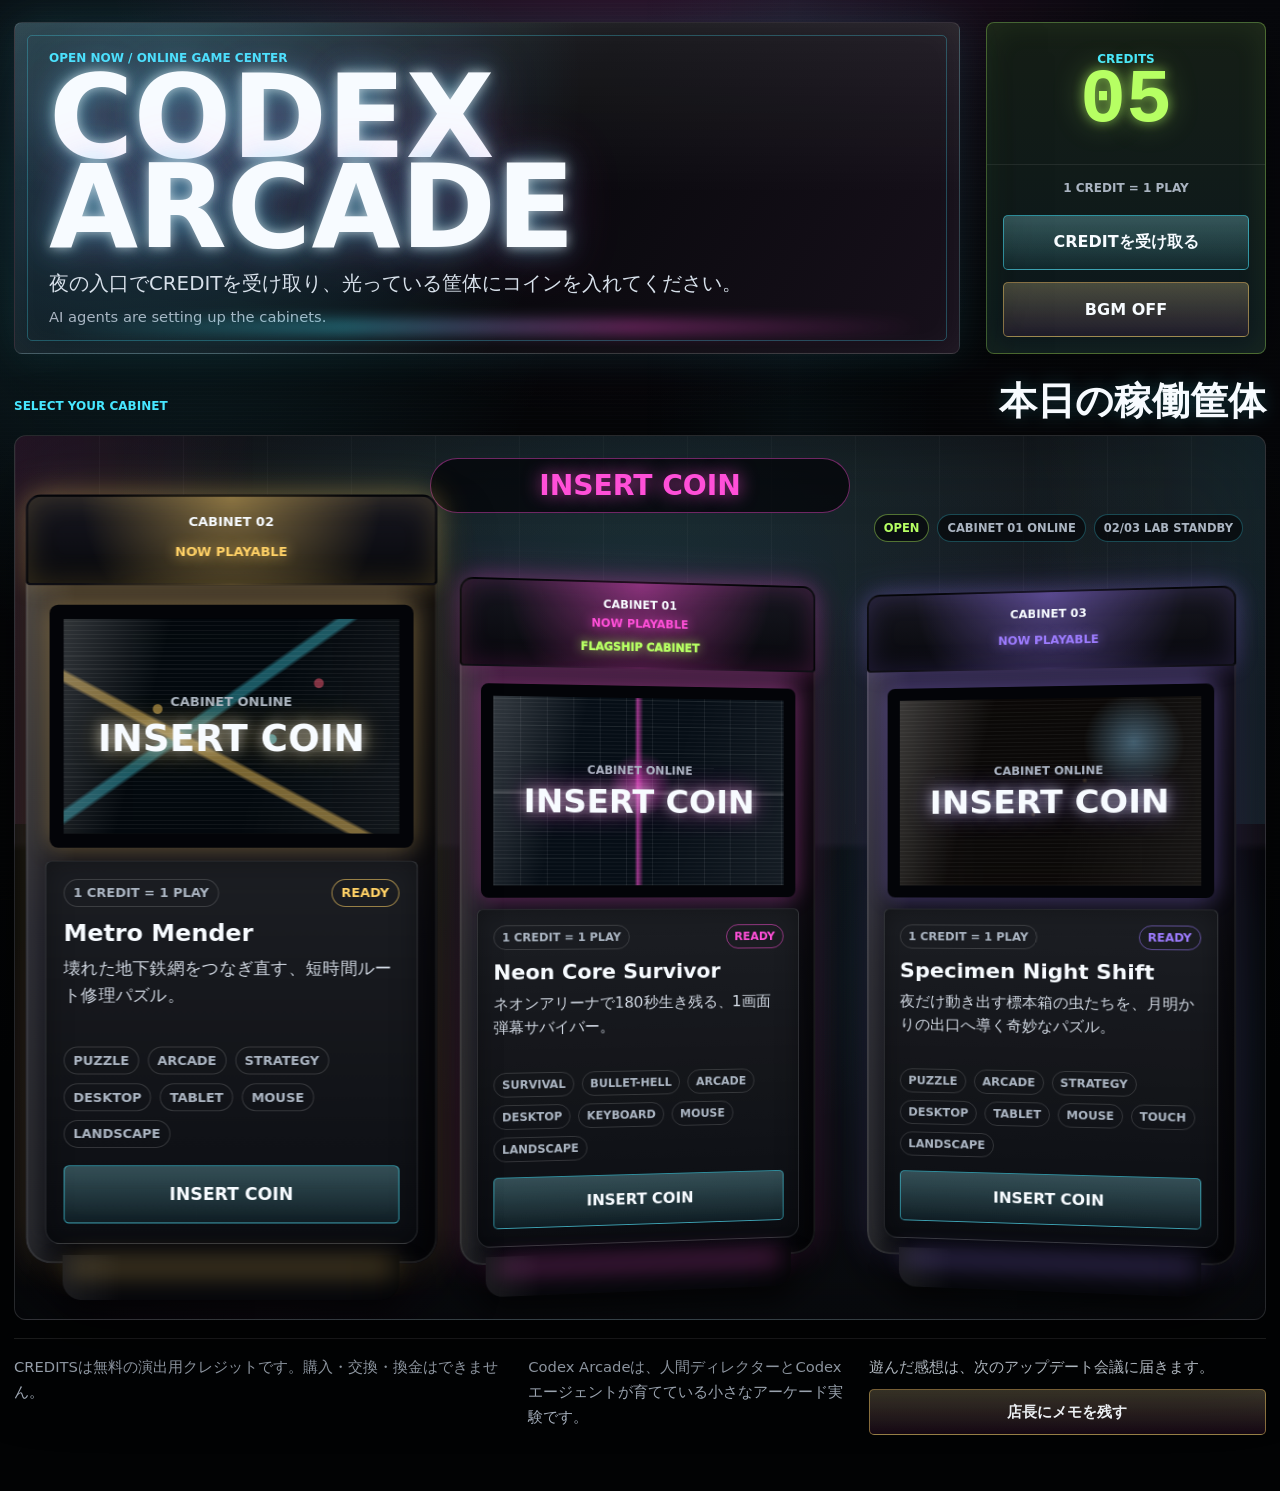
==== commit 11aa0e75: "Add manager memo feedback modal" ====
--- a/index.html
+++ b/index.html
@@ -8,7 +8,7 @@
       name="description"
       content="Codex Arcadeは、小さなWebゲームが並ぶオンラインゲーセンです。"
     >
-    <link rel="stylesheet" href="styles.css">
+    <link rel="stylesheet" href="styles.css?v=0.1.0-memo">
   </head>
   <body>
     <div class="ambient-layer" aria-hidden="true">
@@ -67,9 +67,71 @@
           <p>
             Codex Arcadeは、人間ディレクターとCodexエージェントが育てている小さなアーケード実験です。
           </p>
+          <div class="manager-memo-callout">
+            <span>遊んだ感想は、次のアップデート会議に届きます。</span>
+            <button id="openMemoButton" type="button">店長にメモを残す</button>
+          </div>
         </section>
       </main>
     </div>
+
+    <section id="managerMemoDialog" class="memo-dialog" aria-hidden="true" aria-labelledby="memoTitle">
+      <div class="memo-backdrop" data-close-memo></div>
+      <form id="managerMemoForm" class="memo-card">
+        <div class="memo-header">
+          <p class="eyebrow">MANAGER MEMO</p>
+          <button class="memo-close" type="button" aria-label="店長メモを閉じる" data-close-memo>×</button>
+        </div>
+        <h2 id="memoTitle">店長にメモを残す</h2>
+        <p class="memo-lead">
+          ひとことでも大丈夫です。店長メモは、本部とCabinet Studioの改善会議に送られます。
+        </p>
+
+        <label>
+          遊んだ場所
+          <select name="cabinet" required>
+            <option value="cabinet-01">Cabinet 01 / Neon Core Survivor</option>
+            <option value="cabinet-02">Cabinet 02 / Metro Mender</option>
+            <option value="cabinet-03">Cabinet 03 / Specimen Night Shift</option>
+            <option value="arcade">Codex Arcade全体</option>
+          </select>
+        </label>
+
+        <label>
+          また遊びたい？
+          <select name="replay_intent" required>
+            <option value="again">また遊びたい</option>
+            <option value="maybe">まあまあ</option>
+            <option value="not_yet">今はまだ微妙</option>
+          </select>
+        </label>
+
+        <label>
+          遊び方は分かった？
+          <select name="clarity" required>
+            <option value="clear">分かった</option>
+            <option value="somewhat">ちょっと迷った</option>
+            <option value="unclear">分からなかった</option>
+          </select>
+        </label>
+
+        <label>
+          店長へのメモ
+          <textarea name="message" rows="5" maxlength="800" placeholder="例: Cabinet 01が普通に楽しかった。BGMはもう少しゲーセンっぽいと嬉しい。" required></textarea>
+        </label>
+
+        <p class="memo-policy">
+          個人情報は書かないでください。CREDITSは無料演出で、購入・交換・換金はできません。
+        </p>
+
+        <div class="memo-actions">
+          <button class="memo-submit" type="submit">メモを置いていく</button>
+          <button class="memo-secondary" type="button" data-close-memo>やめる</button>
+        </div>
+
+        <p id="memoStatus" class="memo-status" role="status"></p>
+      </form>
+    </section>
 
     <template id="cabinetCardTemplate">
       <article class="cabinet">
@@ -99,6 +161,6 @@
       </article>
     </template>
 
-    <script src="arcade.js" defer></script>
+    <script src="arcade.js?v=0.1.0-memo" defer></script>
   </body>
 </html>
--- a/styles.css
+++ b/styles.css
@@ -396,7 +396,10 @@
 }
 
 .credit-rules button,
-.play-button {
+.play-button,
+.manager-memo-callout button,
+.memo-submit,
+.memo-secondary {
   min-height: 48px;
   border: 1px solid rgba(71, 231, 255, 0.54);
   border-radius: 5px;
@@ -409,7 +412,10 @@
 }
 
 .credit-rules button:hover,
-.play-button:hover:not(:disabled) {
+.play-button:hover:not(:disabled),
+.manager-memo-callout button:hover,
+.memo-submit:hover,
+.memo-secondary:hover {
   border-color: rgba(182, 255, 99, 0.78);
   box-shadow: 0 0 20px rgba(71, 231, 255, 0.2);
 }
@@ -866,7 +872,7 @@
 
 .arcade-note {
   display: grid;
-  grid-template-columns: minmax(0, 1fr) minmax(260px, 0.65fr);
+  grid-template-columns: minmax(0, 1fr) minmax(260px, 0.65fr) minmax(260px, 0.8fr);
   gap: 18px;
   margin: 18px 0 18px;
   padding: 15px 0 0;
@@ -880,6 +886,141 @@
   margin-bottom: 0;
 }
 
+.manager-memo-callout {
+  display: grid;
+  gap: 10px;
+  align-content: start;
+}
+
+.manager-memo-callout span {
+  color: #d7e0ea;
+}
+
+.manager-memo-callout button {
+  min-height: 46px;
+  border-color: rgba(255, 209, 102, 0.48);
+  background:
+    linear-gradient(180deg, rgba(255, 255, 255, 0.1), transparent),
+    linear-gradient(180deg, rgba(255, 209, 102, 0.14), rgba(255, 79, 216, 0.08));
+}
+
+.memo-dialog {
+  position: fixed;
+  inset: 0;
+  z-index: 20;
+  display: none;
+  align-items: center;
+  justify-content: center;
+  padding: 18px;
+}
+
+.memo-dialog.is-open {
+  display: flex;
+}
+
+.memo-backdrop {
+  position: absolute;
+  inset: 0;
+  background:
+    radial-gradient(circle at 50% 32%, rgba(255, 79, 216, 0.16), transparent 32rem),
+    rgba(0, 0, 0, 0.72);
+  backdrop-filter: blur(6px);
+}
+
+.memo-card {
+  position: relative;
+  z-index: 1;
+  display: grid;
+  gap: 14px;
+  width: min(560px, 100%);
+  max-height: calc(100vh - 36px);
+  overflow: auto;
+  padding: 22px;
+  border: 1px solid rgba(255, 209, 102, 0.38);
+  border-radius: 10px;
+  background:
+    linear-gradient(180deg, rgba(255, 255, 255, 0.08), transparent 42%),
+    #08090e;
+  box-shadow:
+    inset 0 0 34px rgba(255, 209, 102, 0.06),
+    0 0 44px rgba(255, 79, 216, 0.16),
+    0 34px 90px rgba(0, 0, 0, 0.62);
+}
+
+.memo-header {
+  display: flex;
+  align-items: center;
+  justify-content: space-between;
+  gap: 14px;
+}
+
+.memo-close {
+  width: 38px;
+  height: 38px;
+  border: 1px solid rgba(255, 255, 255, 0.16);
+  border-radius: 999px;
+  background: rgba(255, 255, 255, 0.06);
+  color: var(--text);
+  cursor: pointer;
+  font-size: 1.4rem;
+  line-height: 1;
+}
+
+.memo-card h2 {
+  font-size: clamp(1.8rem, 4vw, 3rem);
+}
+
+.memo-lead,
+.memo-policy,
+.memo-status {
+  color: var(--muted);
+  line-height: 1.7;
+}
+
+.memo-card label {
+  display: grid;
+  gap: 7px;
+  color: #d7e0ea;
+  font-weight: 800;
+}
+
+.memo-card select,
+.memo-card textarea {
+  width: 100%;
+  border: 1px solid rgba(71, 231, 255, 0.24);
+  border-radius: 6px;
+  background: rgba(255, 255, 255, 0.06);
+  color: var(--text);
+  font: inherit;
+  padding: 11px 12px;
+}
+
+.memo-card textarea {
+  resize: vertical;
+}
+
+.memo-actions {
+  display: flex;
+  flex-wrap: wrap;
+  gap: 10px;
+}
+
+.memo-submit {
+  flex: 1 1 220px;
+  border-color: rgba(182, 255, 99, 0.54);
+}
+
+.memo-secondary {
+  flex: 0 1 130px;
+  background: rgba(255, 255, 255, 0.06);
+}
+
+.memo-status {
+  min-height: 1.4em;
+  margin-bottom: 0;
+  color: var(--lime);
+}
+
 @media (max-width: 1080px) {
   .arcade-header,
   .arcade-note {
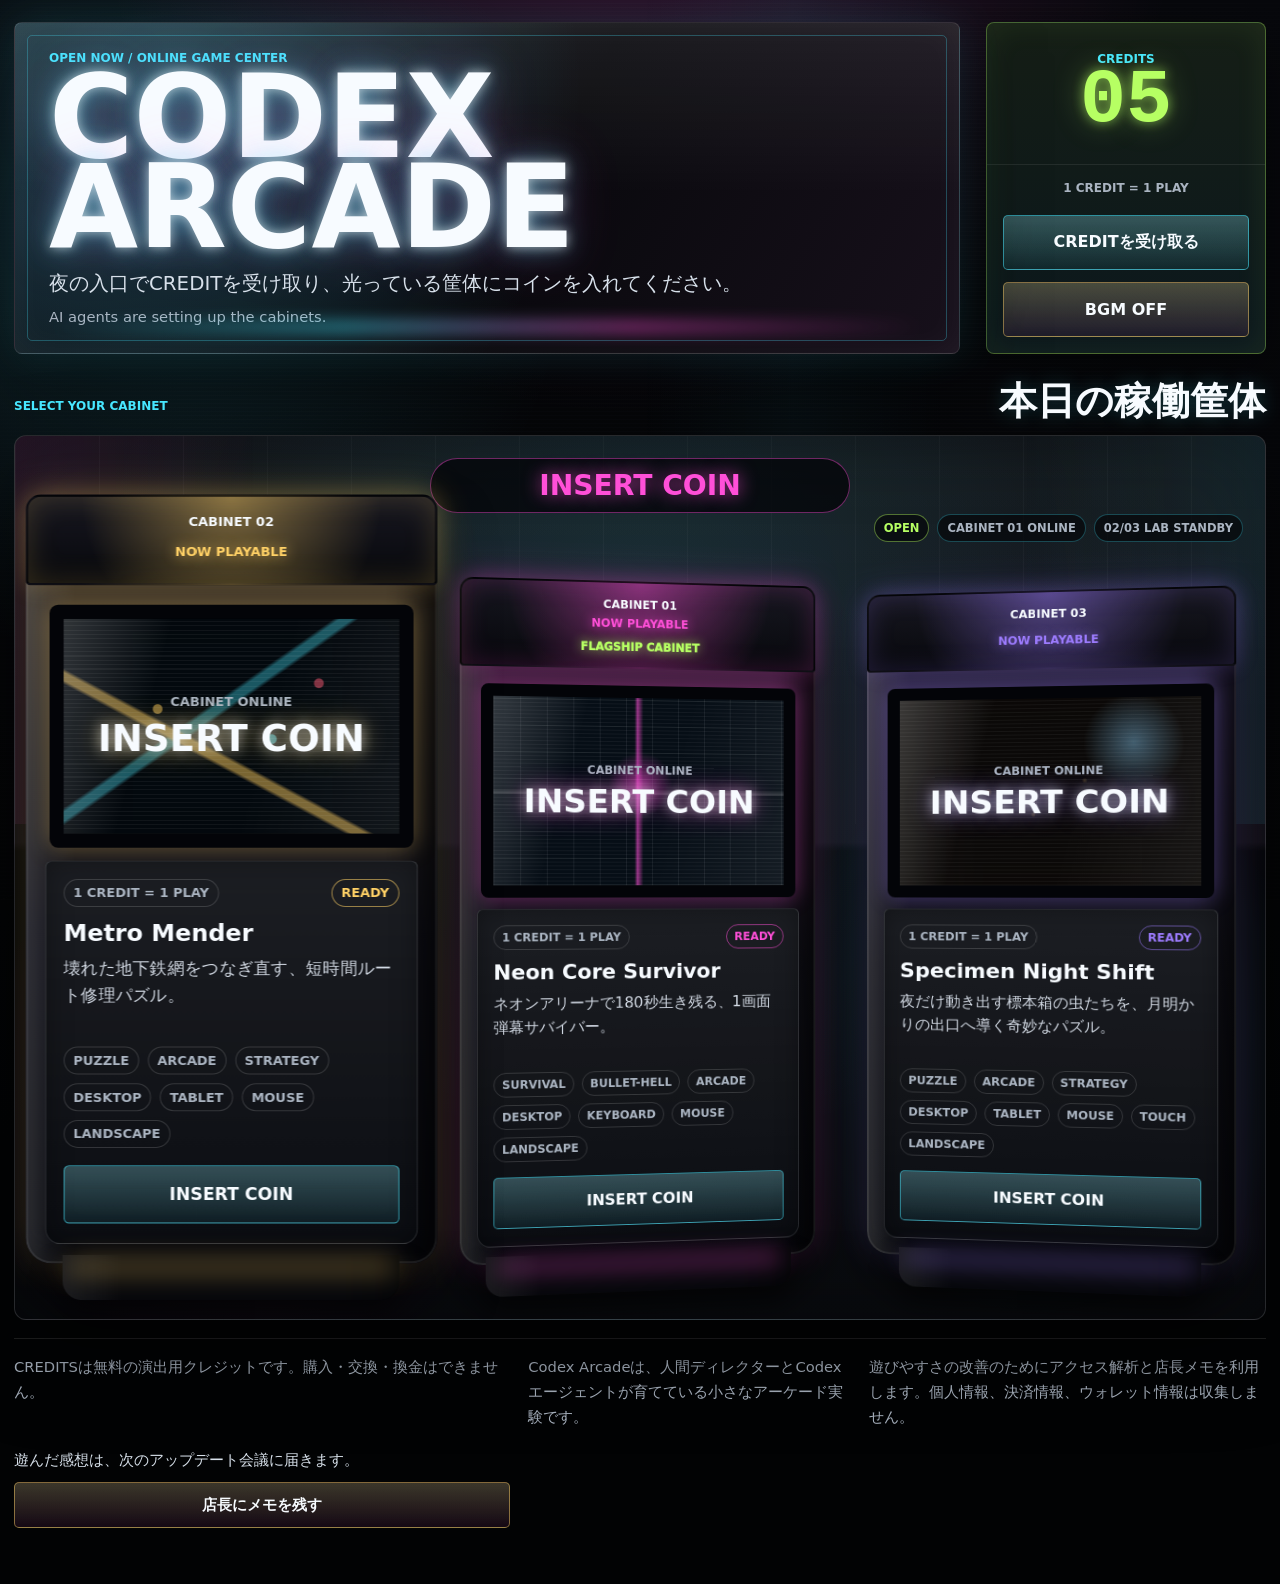
==== commit a5bd4274: "Apply marketing analytics event recommendations" ====
--- a/index.html
+++ b/index.html
@@ -66,6 +66,9 @@
           </p>
           <p>
             Codex Arcadeは、人間ディレクターとCodexエージェントが育てている小さなアーケード実験です。
+          </p>
+          <p>
+            遊びやすさの改善のためにアクセス解析と店長メモを利用します。個人情報、決済情報、ウォレット情報は収集しません。
           </p>
           <div class="manager-memo-callout">
             <span>遊んだ感想は、次のアップデート会議に届きます。</span>
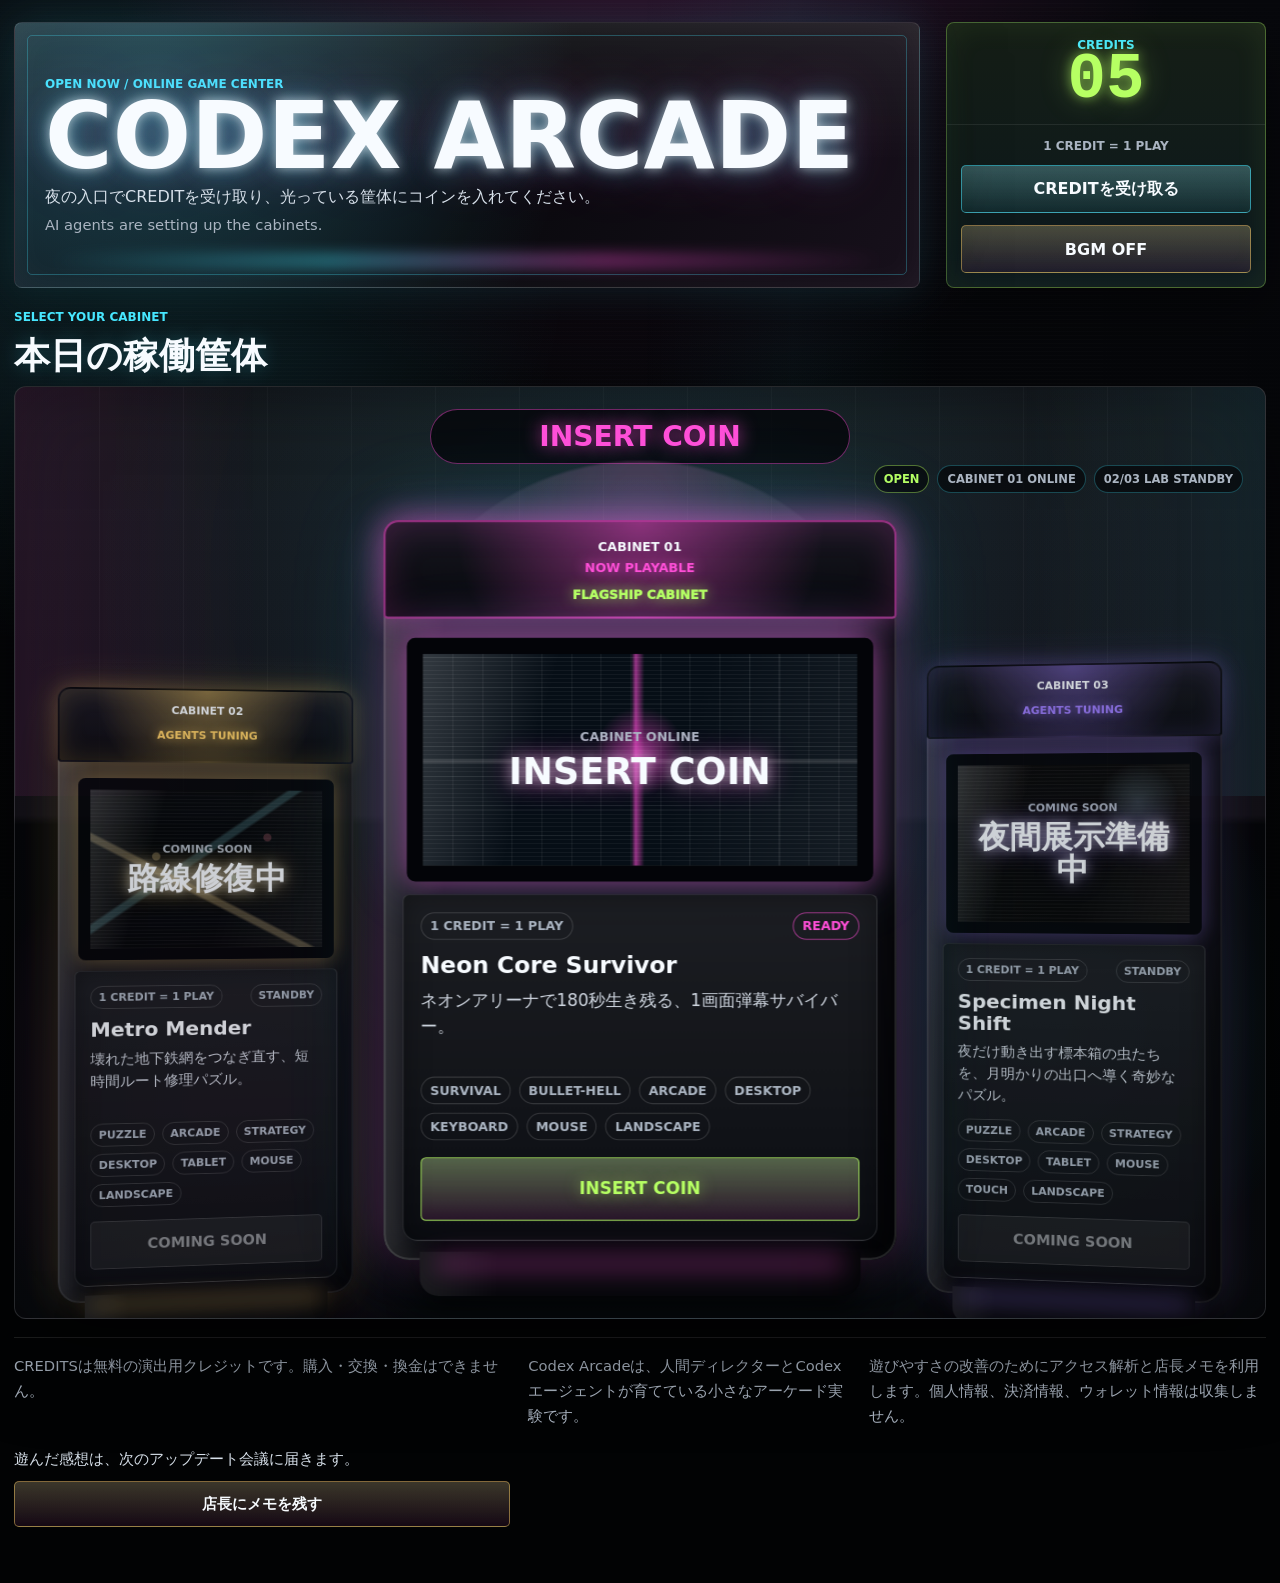
==== commit 426c996b: "Improve parent arcade flagship layout" ====
--- a/index.html
+++ b/index.html
@@ -8,7 +8,7 @@
       name="description"
       content="Codex Arcadeは、小さなWebゲームが並ぶオンラインゲーセンです。"
     >
-    <link rel="stylesheet" href="styles.css?v=0.1.0-memo">
+    <link rel="stylesheet" href="styles.css?v=0.1.1-parent-a">
   </head>
   <body>
     <div class="ambient-layer" aria-hidden="true">
@@ -164,6 +164,6 @@
       </article>
     </template>
 
-    <script src="arcade.js?v=0.1.0-memo" defer></script>
+    <script src="arcade.js?v=0.1.1-parent-a" defer></script>
   </body>
 </html>
--- a/styles.css
+++ b/styles.css
@@ -250,18 +250,18 @@
 
 .arcade-header {
   display: grid;
-  grid-template-columns: minmax(0, 1fr) 280px;
+  grid-template-columns: minmax(0, 1fr) minmax(260px, 320px);
   gap: 26px;
   align-items: stretch;
-  min-height: 210px;
+  min-height: 174px;
 }
 
 .sign-block {
   position: relative;
   display: grid;
   align-content: center;
-  min-height: 210px;
-  padding: 28px 34px;
+  min-height: 174px;
+  padding: 22px 30px;
   border: 1px solid rgba(255, 255, 255, 0.13);
   border-radius: 8px;
   background:
@@ -324,9 +324,9 @@
 }
 
 h1 {
-  margin: 0 0 14px;
-  font-size: clamp(3.8rem, 9vw, 8.4rem);
-  line-height: 0.78;
+  margin: 0 0 10px;
+  font-size: clamp(3.35rem, 7.2vw, 6.65rem);
+  line-height: 0.82;
   text-transform: uppercase;
   text-shadow:
     0 0 12px rgba(247, 251, 255, 0.62),
@@ -336,10 +336,10 @@
 
 .intro {
   max-width: 780px;
-  margin-bottom: 8px;
+  margin-bottom: 6px;
   color: #d7e0ea;
-  font-size: clamp(1rem, 1.55vw, 1.25rem);
-  line-height: 1.7;
+  font-size: clamp(0.98rem, 1.25vw, 1.16rem);
+  line-height: 1.55;
 }
 
 .agent-note {
@@ -365,8 +365,8 @@
   display: grid;
   align-content: center;
   justify-items: center;
-  min-height: 118px;
-  padding: 18px;
+  min-height: 102px;
+  padding: 14px 18px;
   border-bottom: 1px solid rgba(255, 255, 255, 0.08);
 }
 
@@ -377,7 +377,7 @@
 .credit-display strong {
   color: var(--lime);
   font-family: ui-monospace, SFMono-Regular, Menlo, Consolas, monospace;
-  font-size: 4.8rem;
+  font-size: 4rem;
   line-height: 0.9;
   text-shadow:
     0 0 12px rgba(182, 255, 99, 0.6),
@@ -387,7 +387,7 @@
 .credit-rules {
   display: grid;
   gap: 12px;
-  padding: 16px;
+  padding: 14px;
 }
 
 .credit-rules span {
@@ -433,22 +433,20 @@
 }
 
 .cabinet-section {
-  margin-top: 28px;
+  margin-top: 22px;
 }
 
 .section-heading {
   position: relative;
   z-index: 2;
-  display: flex;
-  align-items: end;
-  justify-content: space-between;
-  gap: 20px;
-  margin-bottom: 14px;
+  display: grid;
+  gap: 6px;
+  margin-bottom: 12px;
 }
 
 h2 {
   margin-bottom: 0;
-  font-size: clamp(1.7rem, 3vw, 3.1rem);
+  font-size: clamp(1.7rem, 2.8vw, 2.8rem);
   line-height: 1;
   text-shadow: 0 0 18px rgba(71, 231, 255, 0.22);
 }
@@ -456,8 +454,8 @@
 .arcade-room {
   position: relative;
   overflow: hidden;
-  min-height: 700px;
-  padding: 58px 26px 58px;
+  min-height: 640px;
+  padding: 58px 30px 58px;
   border: 1px solid rgba(255, 255, 255, 0.12);
   border-radius: 12px;
   background:
@@ -558,12 +556,30 @@
   position: relative;
   z-index: 3;
   display: grid;
-  grid-template-columns: repeat(3, minmax(0, 1fr));
+  grid-template-columns: minmax(220px, 0.82fr) minmax(300px, 1.22fr) minmax(220px, 0.82fr);
   gap: clamp(16px, 2.2vw, 32px);
   align-items: end;
-  min-height: 570px;
-  padding-top: 46px;
+  min-height: 560px;
+  padding-top: 94px;
   perspective: 1300px;
+}
+
+.cabinet-row::before {
+  position: absolute;
+  top: 2%;
+  bottom: 2%;
+  left: 50%;
+  z-index: -1;
+  width: min(520px, 46vw);
+  border-radius: 999px 999px 18px 18px;
+  background:
+    radial-gradient(ellipse at 50% 18%, rgba(255, 79, 216, 0.26), transparent 38%),
+    radial-gradient(ellipse at 50% 54%, rgba(71, 231, 255, 0.2), transparent 52%),
+    linear-gradient(180deg, rgba(255, 255, 255, 0.08), transparent 62%);
+  filter: blur(1px);
+  opacity: 0.88;
+  transform: translateX(-50%);
+  content: "";
 }
 
 .cabinet {
@@ -571,7 +587,7 @@
   position: relative;
   display: grid;
   grid-template-rows: auto auto 1fr;
-  min-height: 565px;
+  min-height: 520px;
   overflow: visible;
   border: 0;
   border-radius: 14px 14px 24px 24px;
@@ -585,18 +601,7 @@
     0 34px 52px rgba(0, 0, 0, 0.58),
     0 0 38px color-mix(in srgb, var(--accent), transparent 76%);
   transform: translateY(0) rotateX(0.5deg);
-}
-
-.cabinet:nth-child(1) {
-  transform: translateY(20px) rotateY(7deg) scale(0.94);
-}
-
-.cabinet:nth-child(2) {
-  transform: translateY(-26px) scale(1.08);
-}
-
-.cabinet:nth-child(3) {
-  transform: translateY(20px) rotateY(-7deg) scale(0.94);
+  transform-origin: center bottom;
 }
 
 .cabinet::before {
@@ -630,6 +635,8 @@
   --accent: var(--pink);
   grid-column: 2;
   grid-row: 1;
+  z-index: 4;
+  transform: translateY(0) scale(1.06);
   animation: cabinetHum 2.8s ease-in-out infinite;
 }
 
@@ -637,17 +644,33 @@
   --accent: var(--amber);
   grid-column: 1;
   grid-row: 1;
+  z-index: 2;
+  opacity: 0.82;
+  transform: translateY(38px) rotateY(7deg) scale(0.88);
 }
 
 .cabinet.specimen-night-shift {
   --accent: var(--violet);
   grid-column: 3;
   grid-row: 1;
+  z-index: 2;
+  opacity: 0.82;
+  transform: translateY(38px) rotateY(-7deg) scale(0.88);
 }
 
 .cabinet.neon-core-survivor::before {
   right: 7%;
   left: 7%;
+}
+
+.cabinet.neon-core-survivor {
+  box-shadow:
+    inset 0 0 0 2px rgba(255, 255, 255, 0.12),
+    inset 10px 0 20px rgba(255, 255, 255, 0.06),
+    inset -18px 0 30px rgba(0, 0, 0, 0.5),
+    0 40px 62px rgba(0, 0, 0, 0.68),
+    0 0 42px rgba(255, 79, 216, 0.38),
+    0 0 90px rgba(71, 231, 255, 0.18);
 }
 
 .cabinet.neon-core-survivor .cabinet-marquee::after {
@@ -660,6 +683,14 @@
   content: "FLAGSHIP CABINET";
 }
 
+.cabinet.neon-core-survivor .cabinet-marquee {
+  border-color: rgba(255, 79, 216, 0.55);
+  box-shadow:
+    inset 0 0 34px rgba(255, 79, 216, 0.18),
+    0 0 26px rgba(255, 79, 216, 0.34),
+    0 0 50px rgba(71, 231, 255, 0.14);
+}
+
 .cabinet-marquee {
   display: grid;
   grid-template-columns: 1fr;
@@ -688,7 +719,7 @@
 
 .cabinet-screen {
   position: relative;
-  min-height: 225px;
+  min-height: 205px;
   margin: 18px 22px 12px;
   overflow: hidden;
   border: 13px solid #030408;
@@ -699,6 +730,15 @@
     0 0 22px color-mix(in srgb, var(--accent), transparent 65%);
 }
 
+.cabinet.neon-core-survivor .cabinet-screen {
+  min-height: 230px;
+  border-width: 15px;
+  box-shadow:
+    inset 0 0 48px rgba(0, 0, 0, 0.92),
+    0 0 26px rgba(255, 79, 216, 0.48),
+    0 0 64px rgba(71, 231, 255, 0.18);
+}
+
 .cabinet-screen::after {
   position: absolute;
   inset: 0;
@@ -846,6 +886,21 @@
     linear-gradient(180deg, rgba(182, 255, 99, 0.26), rgba(71, 231, 255, 0.08));
   color: var(--lime);
   text-shadow: 0 0 12px rgba(182, 255, 99, 0.45);
+}
+
+.cabinet.neon-core-survivor .play-button {
+  min-height: 60px;
+  border-color: rgba(182, 255, 99, 0.76);
+  background:
+    linear-gradient(180deg, rgba(255, 255, 255, 0.16), transparent),
+    linear-gradient(180deg, rgba(182, 255, 99, 0.22), rgba(255, 79, 216, 0.12));
+  color: var(--lime);
+  text-shadow: 0 0 14px rgba(182, 255, 99, 0.52);
+  animation: insertPulse 1.9s ease-in-out infinite;
+}
+
+.cabinet.neon-core-survivor .play-button.ready {
+  animation: none;
 }
 
 .cabinet.credit-ready {
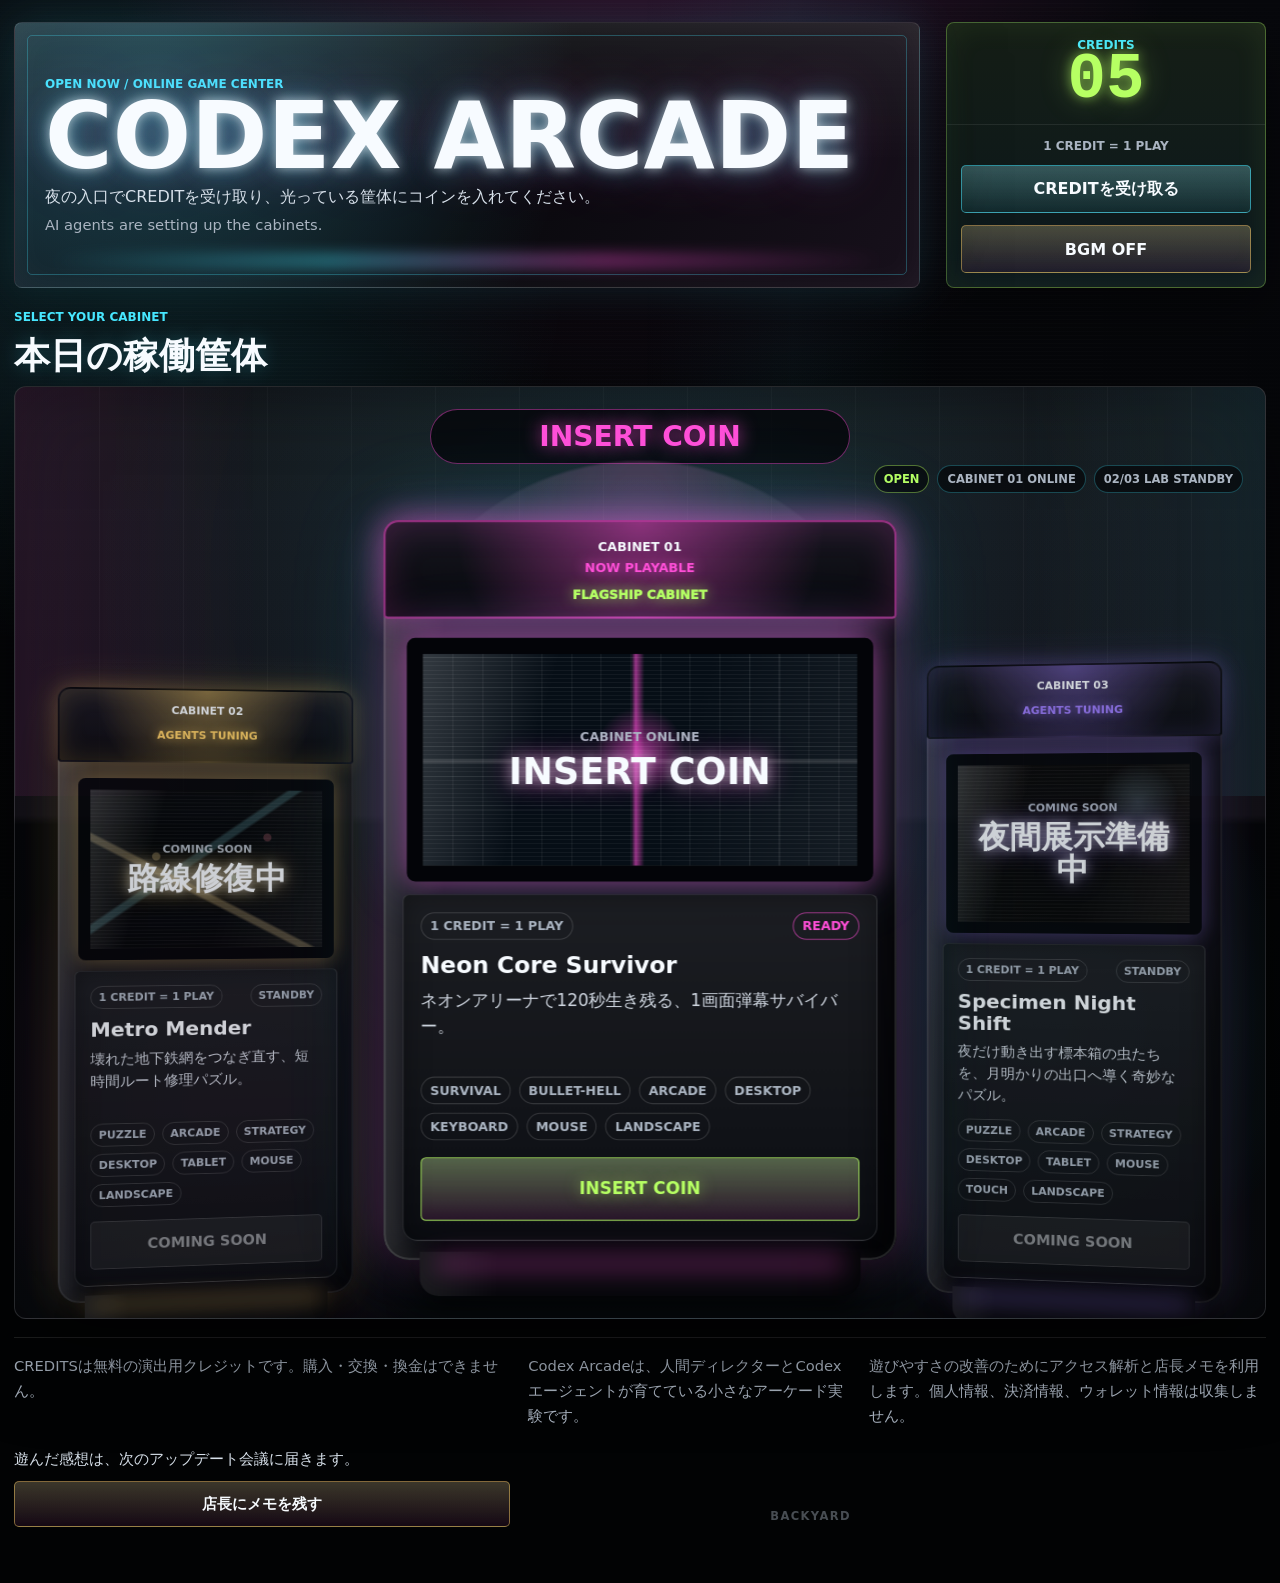
==== commit 51be9873: "Add hidden Backyard entrance" ====
--- a/index.html
+++ b/index.html
@@ -74,6 +74,7 @@
             <span>遊んだ感想は、次のアップデート会議に届きます。</span>
             <button id="openMemoButton" type="button">店長にメモを残す</button>
           </div>
+          <a id="backyardLink" class="backyard-link" href="backyard.html">BACKYARD</a>
         </section>
       </main>
     </div>
--- a/styles.css
+++ b/styles.css
@@ -959,6 +959,117 @@
     linear-gradient(180deg, rgba(255, 209, 102, 0.14), rgba(255, 79, 216, 0.08));
 }
 
+.backyard-link {
+  justify-self: end;
+  align-self: end;
+  width: fit-content;
+  color: rgba(170, 180, 193, 0.42);
+  font-size: 0.72rem;
+  font-weight: 900;
+  letter-spacing: 0.12em;
+  text-decoration: none;
+}
+
+.backyard-link:hover,
+.backyard-link:focus-visible {
+  color: rgba(71, 231, 255, 0.92);
+  text-shadow: 0 0 14px rgba(71, 231, 255, 0.45);
+}
+
+.backyard-body {
+  min-height: 100vh;
+  background:
+    radial-gradient(circle at 12% 18%, rgba(71, 231, 255, 0.08), transparent 24rem),
+    radial-gradient(circle at 82% 10%, rgba(255, 79, 216, 0.1), transparent 26rem),
+    linear-gradient(180deg, #040507, #08080b 70%, #030304);
+}
+
+.backyard-shell {
+  position: relative;
+  z-index: 1;
+  display: grid;
+  min-height: 100vh;
+  width: min(1120px, calc(100% - 32px));
+  margin: 0 auto;
+  padding: 28px 0 44px;
+}
+
+.backyard-return {
+  justify-self: start;
+  align-self: start;
+  border: 1px solid rgba(71, 231, 255, 0.22);
+  border-radius: 999px;
+  color: rgba(247, 251, 255, 0.68);
+  font-size: 0.78rem;
+  font-weight: 1000;
+  letter-spacing: 0.12em;
+  padding: 9px 14px;
+  text-decoration: none;
+}
+
+.backyard-return:hover,
+.backyard-return:focus-visible {
+  border-color: rgba(71, 231, 255, 0.52);
+  color: var(--text);
+}
+
+.backyard-room {
+  align-self: center;
+  border: 1px solid rgba(255, 255, 255, 0.11);
+  border-radius: 8px;
+  background:
+    linear-gradient(90deg, rgba(255, 255, 255, 0.07), transparent 24%, transparent 76%, rgba(255, 255, 255, 0.04)),
+    repeating-linear-gradient(0deg, rgba(255, 255, 255, 0.025) 0 1px, transparent 1px 6px),
+    rgba(8, 9, 13, 0.82);
+  box-shadow:
+    inset 0 0 70px rgba(71, 231, 255, 0.04),
+    0 40px 110px rgba(0, 0, 0, 0.54);
+  padding: clamp(24px, 5vw, 56px);
+}
+
+.backyard-room h1 {
+  margin-bottom: clamp(28px, 5vw, 54px);
+  font-size: clamp(4rem, 13vw, 9rem);
+  line-height: 0.9;
+  text-shadow:
+    0 0 16px rgba(247, 251, 255, 0.7),
+    0 0 54px rgba(71, 231, 255, 0.22);
+}
+
+.backyard-ledger {
+  display: grid;
+  grid-template-columns: repeat(3, minmax(0, 1fr));
+  gap: 10px;
+}
+
+.backyard-ledger article {
+  min-height: 108px;
+  border: 1px solid rgba(255, 255, 255, 0.1);
+  border-radius: 6px;
+  background:
+    linear-gradient(180deg, rgba(255, 255, 255, 0.08), transparent),
+    rgba(255, 255, 255, 0.035);
+  padding: 15px;
+}
+
+.backyard-ledger span,
+.backyard-ledger strong {
+  display: block;
+}
+
+.backyard-ledger span {
+  color: rgba(170, 180, 193, 0.72);
+  font-size: 0.74rem;
+  font-weight: 1000;
+  letter-spacing: 0.08em;
+}
+
+.backyard-ledger strong {
+  margin-top: 18px;
+  color: rgba(247, 251, 255, 0.9);
+  font-size: clamp(1.25rem, 2.8vw, 2rem);
+}
+
 .memo-dialog {
   position: fixed;
   inset: 0;
@@ -1082,6 +1193,14 @@
     grid-template-columns: 1fr;
   }
 
+  .backyard-link {
+    justify-self: start;
+  }
+
+  .backyard-ledger {
+    grid-template-columns: 1fr 1fr;
+  }
+
   .credit-panel {
     max-width: 420px;
   }
@@ -1142,4 +1261,8 @@
   .cabinet-screen {
     min-height: 205px;
   }
-}
+
+  .backyard-ledger {
+    grid-template-columns: 1fr;
+  }
+}
